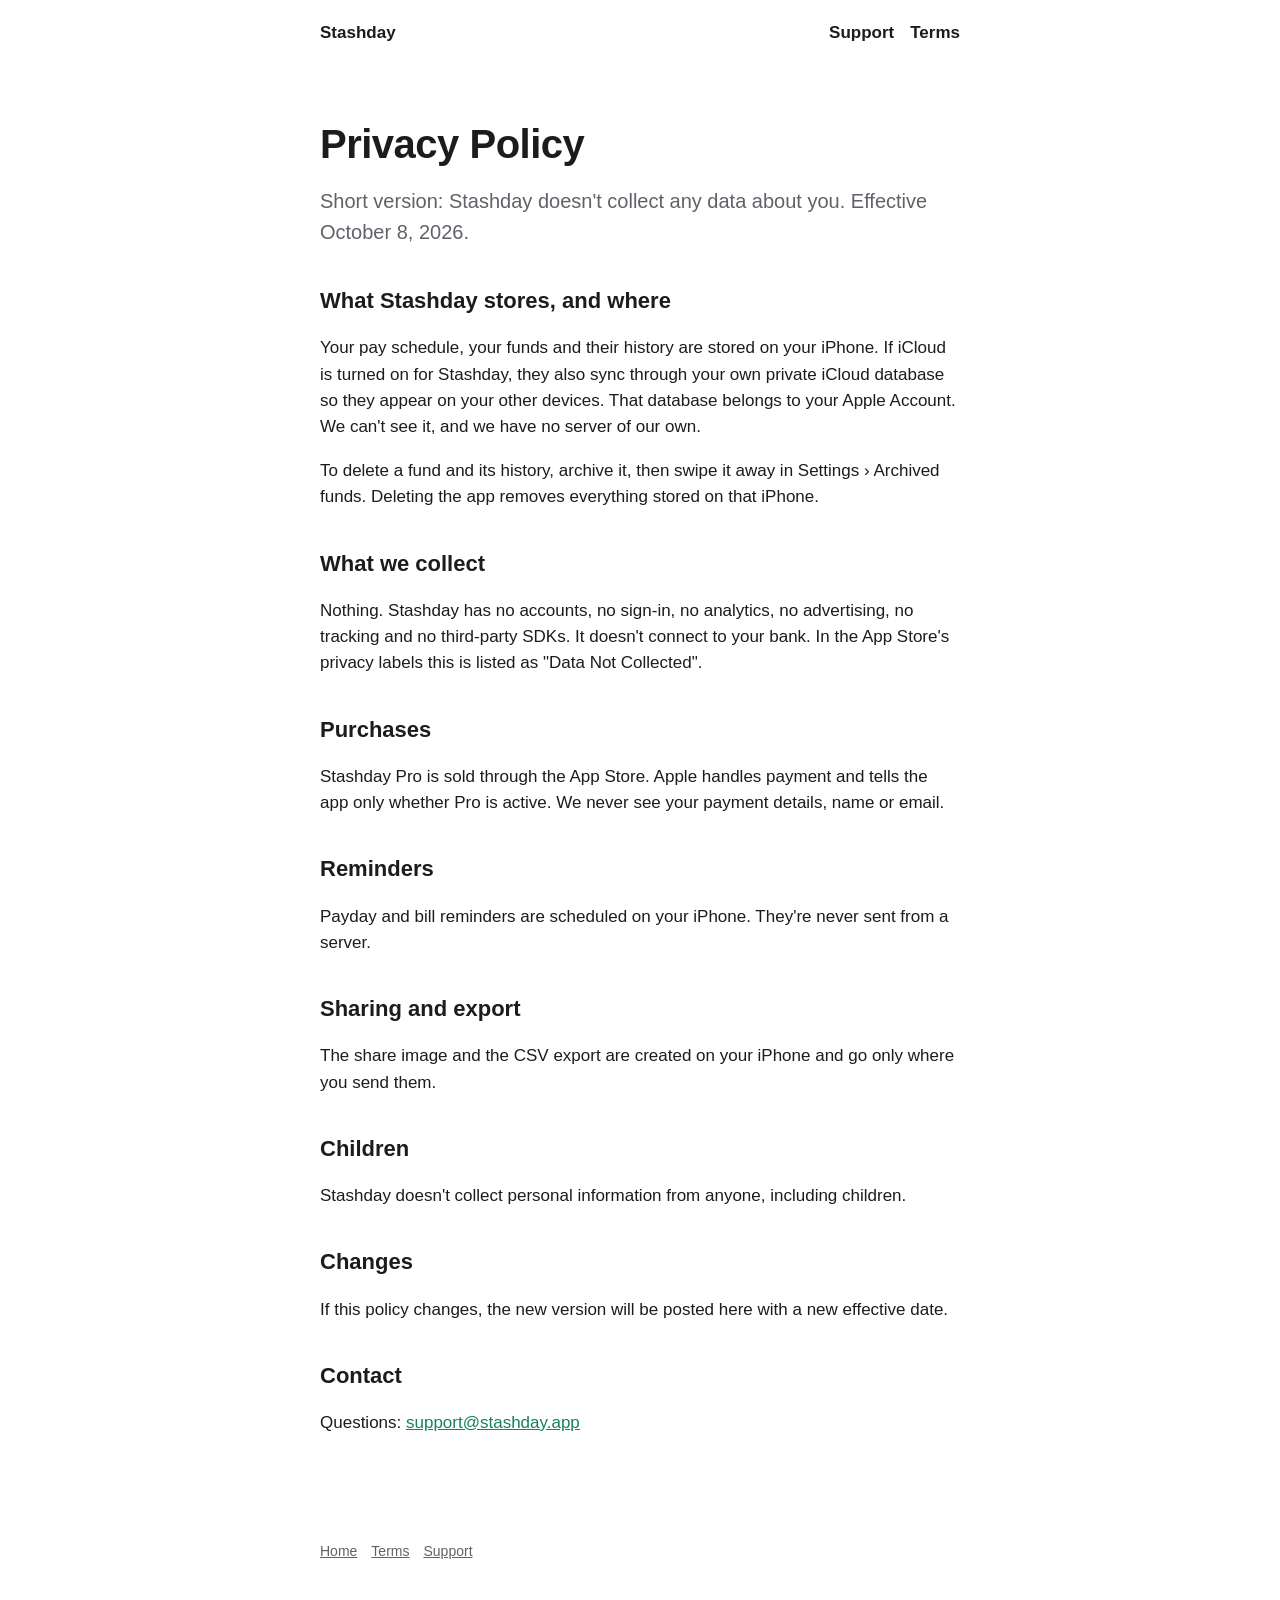
==== privacy.html @ 8db164c0 "Stashday website: landing, privacy, terms, support Co-Authored-By: Claude Opus 5 <noreply@anthropic." ====
<!doctype html>
<html lang="en">
<head>
  <meta charset="utf-8">
  <meta name="viewport" content="width=device-width, initial-scale=1">
  <title>Stashday Privacy Policy</title>
  <link rel="stylesheet" href="style.css">
</head>
<body>
  <header class="site">
    <a href="index.html">Stashday</a>
    <nav><a href="support.html">Support</a><a href="terms.html">Terms</a></nav>
  </header>
  <main>
    <h1>Privacy Policy</h1>
    <p class="lede">Short version: Stashday doesn't collect any data about you. Effective October 8, 2026.</p>

    <h2>What Stashday stores, and where</h2>
    <p>Your pay schedule, your funds and their history are stored on your iPhone. If iCloud is turned on for Stashday, they also sync through your own private iCloud database so they appear on your other devices. That database belongs to your Apple Account. We can't see it, and we have no server of our own.</p>
    <p>To delete a fund and its history, archive it, then swipe it away in Settings › Archived funds. Deleting the app removes everything stored on that iPhone.</p>

    <h2>What we collect</h2>
    <p>Nothing. Stashday has no accounts, no sign-in, no analytics, no advertising, no tracking and no third-party SDKs. It doesn't connect to your bank. In the App Store's privacy labels this is listed as "Data Not Collected".</p>

    <h2>Purchases</h2>
    <p>Stashday Pro is sold through the App Store. Apple handles payment and tells the app only whether Pro is active. We never see your payment details, name or email.</p>

    <h2>Reminders</h2>
    <p>Payday and bill reminders are scheduled on your iPhone. They're never sent from a server.</p>

    <h2>Sharing and export</h2>
    <p>The share image and the CSV export are created on your iPhone and go only where you send them.</p>

    <h2>Children</h2>
    <p>Stashday doesn't collect personal information from anyone, including children.</p>

    <h2>Changes</h2>
    <p>If this policy changes, the new version will be posted here with a new effective date.</p>

    <h2>Contact</h2>
    <p>Questions: <a href="mailto:support@stashday.app">support@stashday.app</a></p>
  </main>
  <footer>
    <a href="index.html">Home</a><a href="terms.html">Terms</a><a href="support.html">Support</a>
  </footer>
</body>
</html>
---- style.css ----
:root {
  --green: #16805F;
  --green-bright: #34C79A;
  --ink: #1C1C1E;
  --muted: #5F6368;
  --paper: #FFFFFF;
  --wash: #F2F6F4;
}
@media (prefers-color-scheme: dark) {
  :root { --green: #34C79A; --ink: #F2F2F7; --muted: #A1A1A6; --paper: #111312; --wash: #1A1F1D; }
}
* { box-sizing: border-box; }
body {
  margin: 0;
  font: 17px/1.55 -apple-system, BlinkMacSystemFont, "SF Pro Text", "Helvetica Neue", Arial, sans-serif;
  color: var(--ink);
  background: var(--paper);
}
main { max-width: 680px; margin: 0 auto; padding: 32px 20px 64px; }
header.site { max-width: 680px; margin: 0 auto; padding: 20px; display: flex; justify-content: space-between; align-items: center; }
header.site a { color: var(--ink); text-decoration: none; font-weight: 700; }
nav a { margin-left: 16px; font-weight: 500; color: var(--muted); }
h1 { font-size: 40px; line-height: 1.1; margin: 24px 0 12px; letter-spacing: -0.5px; }
h2 { font-size: 22px; margin: 36px 0 8px; }
p.lede { font-size: 20px; color: var(--muted); }
a { color: var(--green); }
.hero-number { font: 700 64px/1 ui-rounded, -apple-system, sans-serif; color: var(--green); margin: 32px 0 4px; }
.card { background: var(--wash); border-radius: 18px; padding: 20px 22px; margin: 20px 0; }
.card ul { margin: 8px 0 0; padding-left: 20px; }
.cta { display: inline-block; margin-top: 24px; padding: 14px 22px; border-radius: 14px; background: var(--green); color: #fff; font-weight: 700; text-decoration: none; }
footer { max-width: 680px; margin: 0 auto; padding: 24px 20px 48px; color: var(--muted); font-size: 14px; }
footer a { color: var(--muted); margin-right: 14px; }
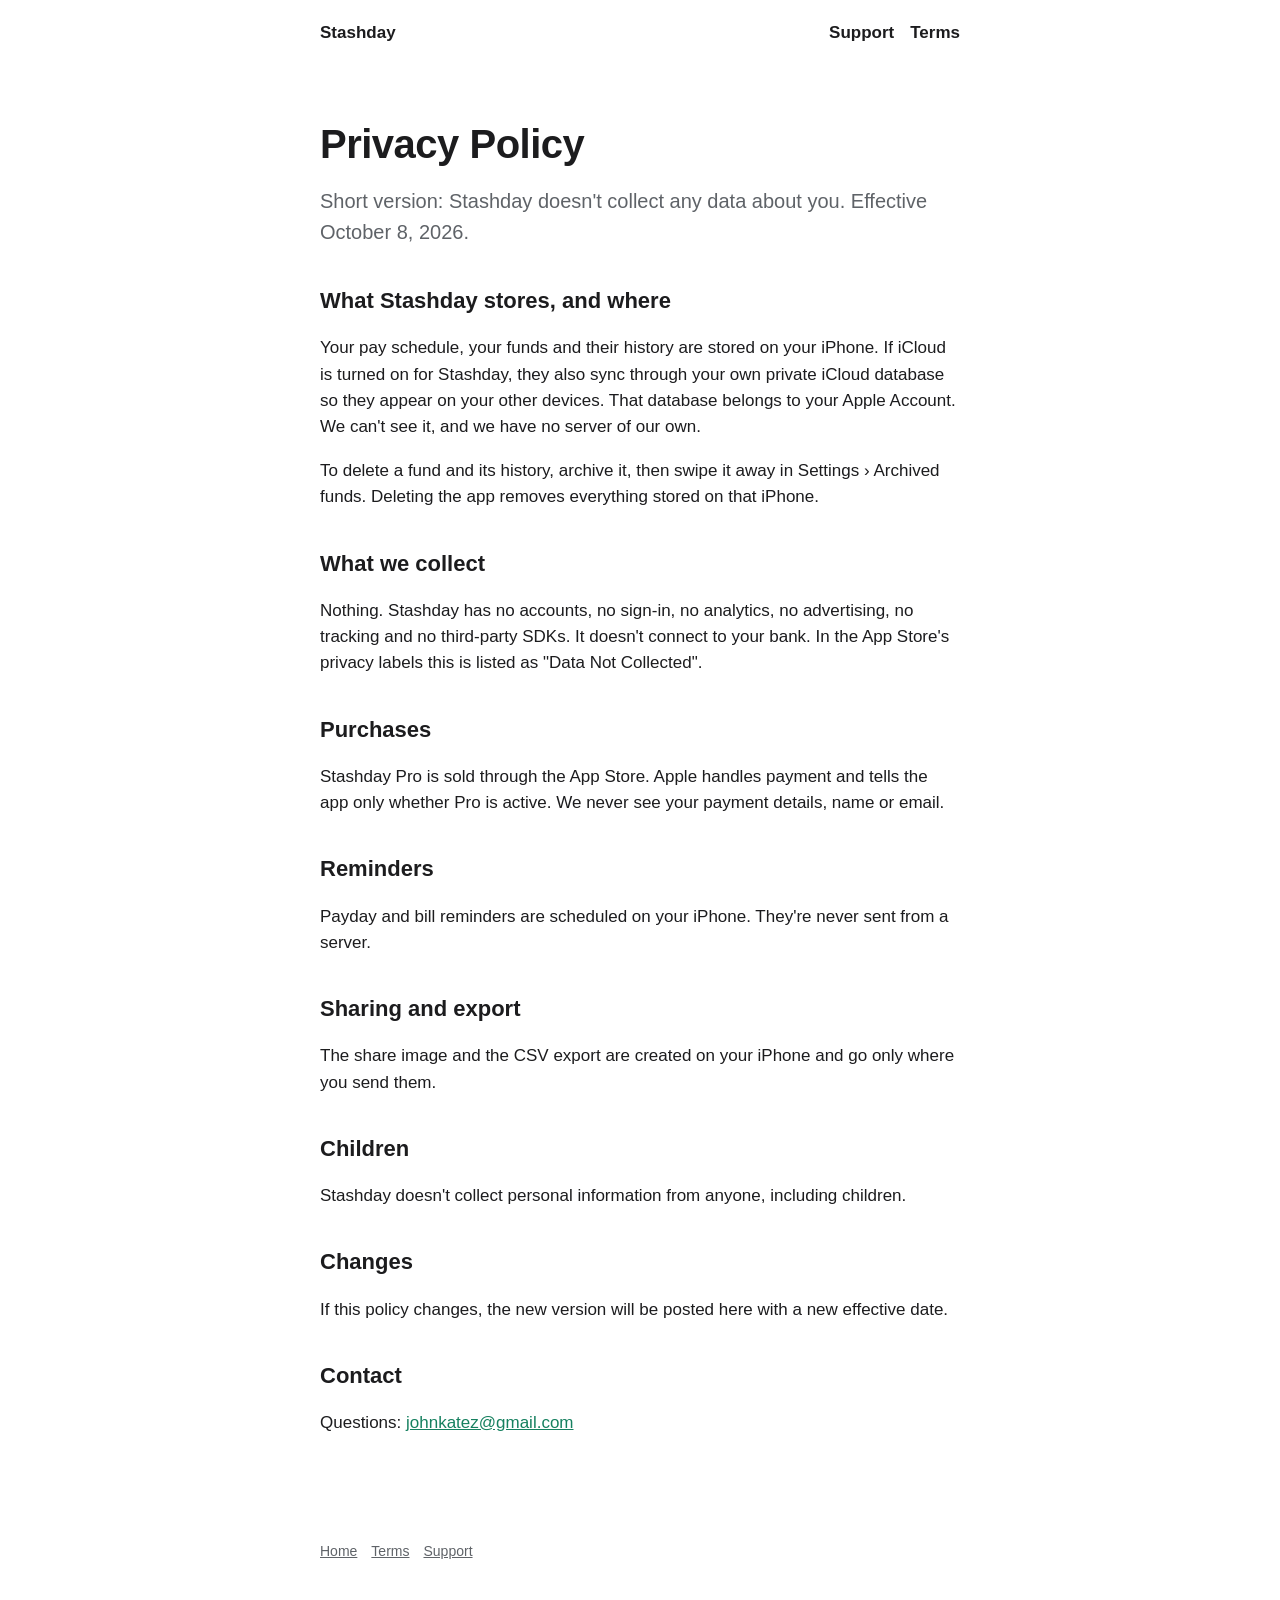
==== commit 1af2c55b: "Support contact: johnkatez@gmail.com Co-Authored-By: Claude Opus 5 <noreply@anthropic.com>" ====
--- a/privacy.html
+++ b/privacy.html
@@ -38,7 +38,7 @@
     <p>If this policy changes, the new version will be posted here with a new effective date.</p>
 
     <h2>Contact</h2>
-    <p>Questions: <a href="mailto:support@stashday.app">support@stashday.app</a></p>
+    <p>Questions: <a href="mailto:johnkatez@gmail.com">johnkatez@gmail.com</a></p>
   </main>
   <footer>
     <a href="index.html">Home</a><a href="terms.html">Terms</a><a href="support.html">Support</a>
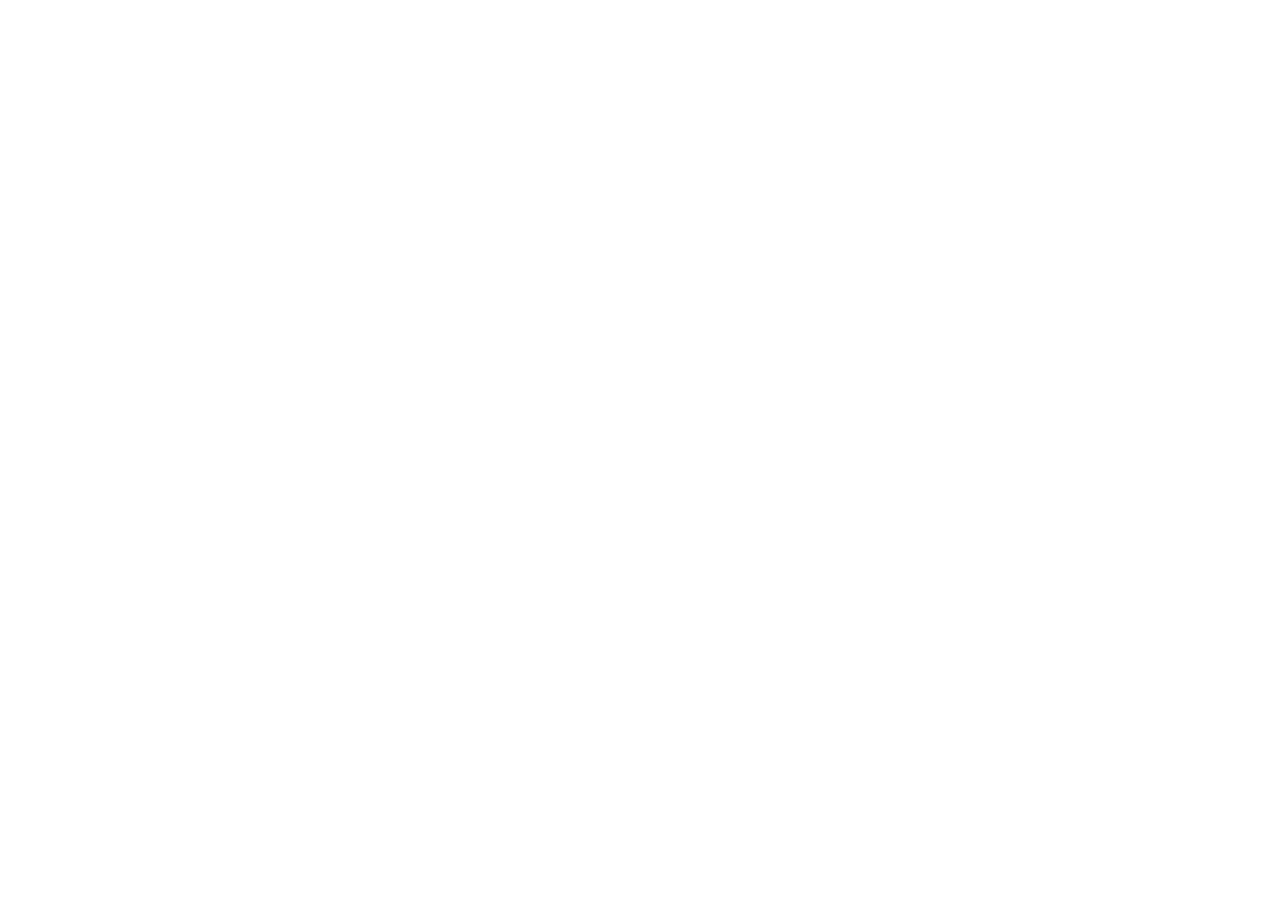
==== commit 766c4d30: "Redirect old pages to apps.johnkatez.com Co-Authored-By: Claude Sonnet 5.5 <noreply@anthropic.com>" ====
--- a/privacy.html
+++ b/privacy.html
@@ -1,47 +1,8 @@
 <!doctype html>
-<html lang="en">
-<head>
-  <meta charset="utf-8">
-  <meta name="viewport" content="width=device-width, initial-scale=1">
-  <title>Stashday Privacy Policy</title>
-  <link rel="stylesheet" href="style.css">
-</head>
-<body>
-  <header class="site">
-    <a href="index.html">Stashday</a>
-    <nav><a href="support.html">Support</a><a href="terms.html">Terms</a></nav>
-  </header>
-  <main>
-    <h1>Privacy Policy</h1>
-    <p class="lede">Short version: Stashday doesn't collect any data about you. Effective October 8, 2026.</p>
-
-    <h2>What Stashday stores, and where</h2>
-    <p>Your pay schedule, your funds and their history are stored on your iPhone. If iCloud is turned on for Stashday, they also sync through your own private iCloud database so they appear on your other devices. That database belongs to your Apple Account. We can't see it, and we have no server of our own.</p>
-    <p>To delete a fund and its history, archive it, then swipe it away in Settings › Archived funds. Deleting the app removes everything stored on that iPhone.</p>
-
-    <h2>What we collect</h2>
-    <p>Nothing. Stashday has no accounts, no sign-in, no analytics, no advertising, no tracking and no third-party SDKs. It doesn't connect to your bank. In the App Store's privacy labels this is listed as "Data Not Collected".</p>
-
-    <h2>Purchases</h2>
-    <p>Stashday Pro is sold through the App Store. Apple handles payment and tells the app only whether Pro is active. We never see your payment details, name or email.</p>
-
-    <h2>Reminders</h2>
-    <p>Payday and bill reminders are scheduled on your iPhone. They're never sent from a server.</p>
-
-    <h2>Sharing and export</h2>
-    <p>The share image and the CSV export are created on your iPhone and go only where you send them.</p>
-
-    <h2>Children</h2>
-    <p>Stashday doesn't collect personal information from anyone, including children.</p>
-
-    <h2>Changes</h2>
-    <p>If this policy changes, the new version will be posted here with a new effective date.</p>
-
-    <h2>Contact</h2>
-    <p>Questions: <a href="mailto:johnkatez@gmail.com">johnkatez@gmail.com</a></p>
-  </main>
-  <footer>
-    <a href="index.html">Home</a><a href="terms.html">Terms</a><a href="support.html">Support</a>
-  </footer>
-</body>
-</html>
+<html lang="en"><head><meta charset="utf-8"><meta name="viewport" content="width=device-width,initial-scale=1">
+<title>Moved</title><meta name="robots" content="noindex">
+<link rel="canonical" href="https://apps.johnkatez.com/stashday/privacy.html">
+<meta http-equiv="refresh" content="0; url=https://apps.johnkatez.com/stashday/privacy.html">
+<script>location.replace("https://apps.johnkatez.com/stashday/privacy.html");</script>
+<style>body{font:17px/1.5 -apple-system,system-ui,sans-serif;max-width:32em;margin:15vh auto;padding:0 20px;color:#1c1c1e}a{color:#0a58ca}</style>
+</head><body><p>This page moved to <a href="https://apps.johnkatez.com/stashday/privacy.html">https://apps.johnkatez.com/stashday/privacy.html</a>.</p></body></html>
